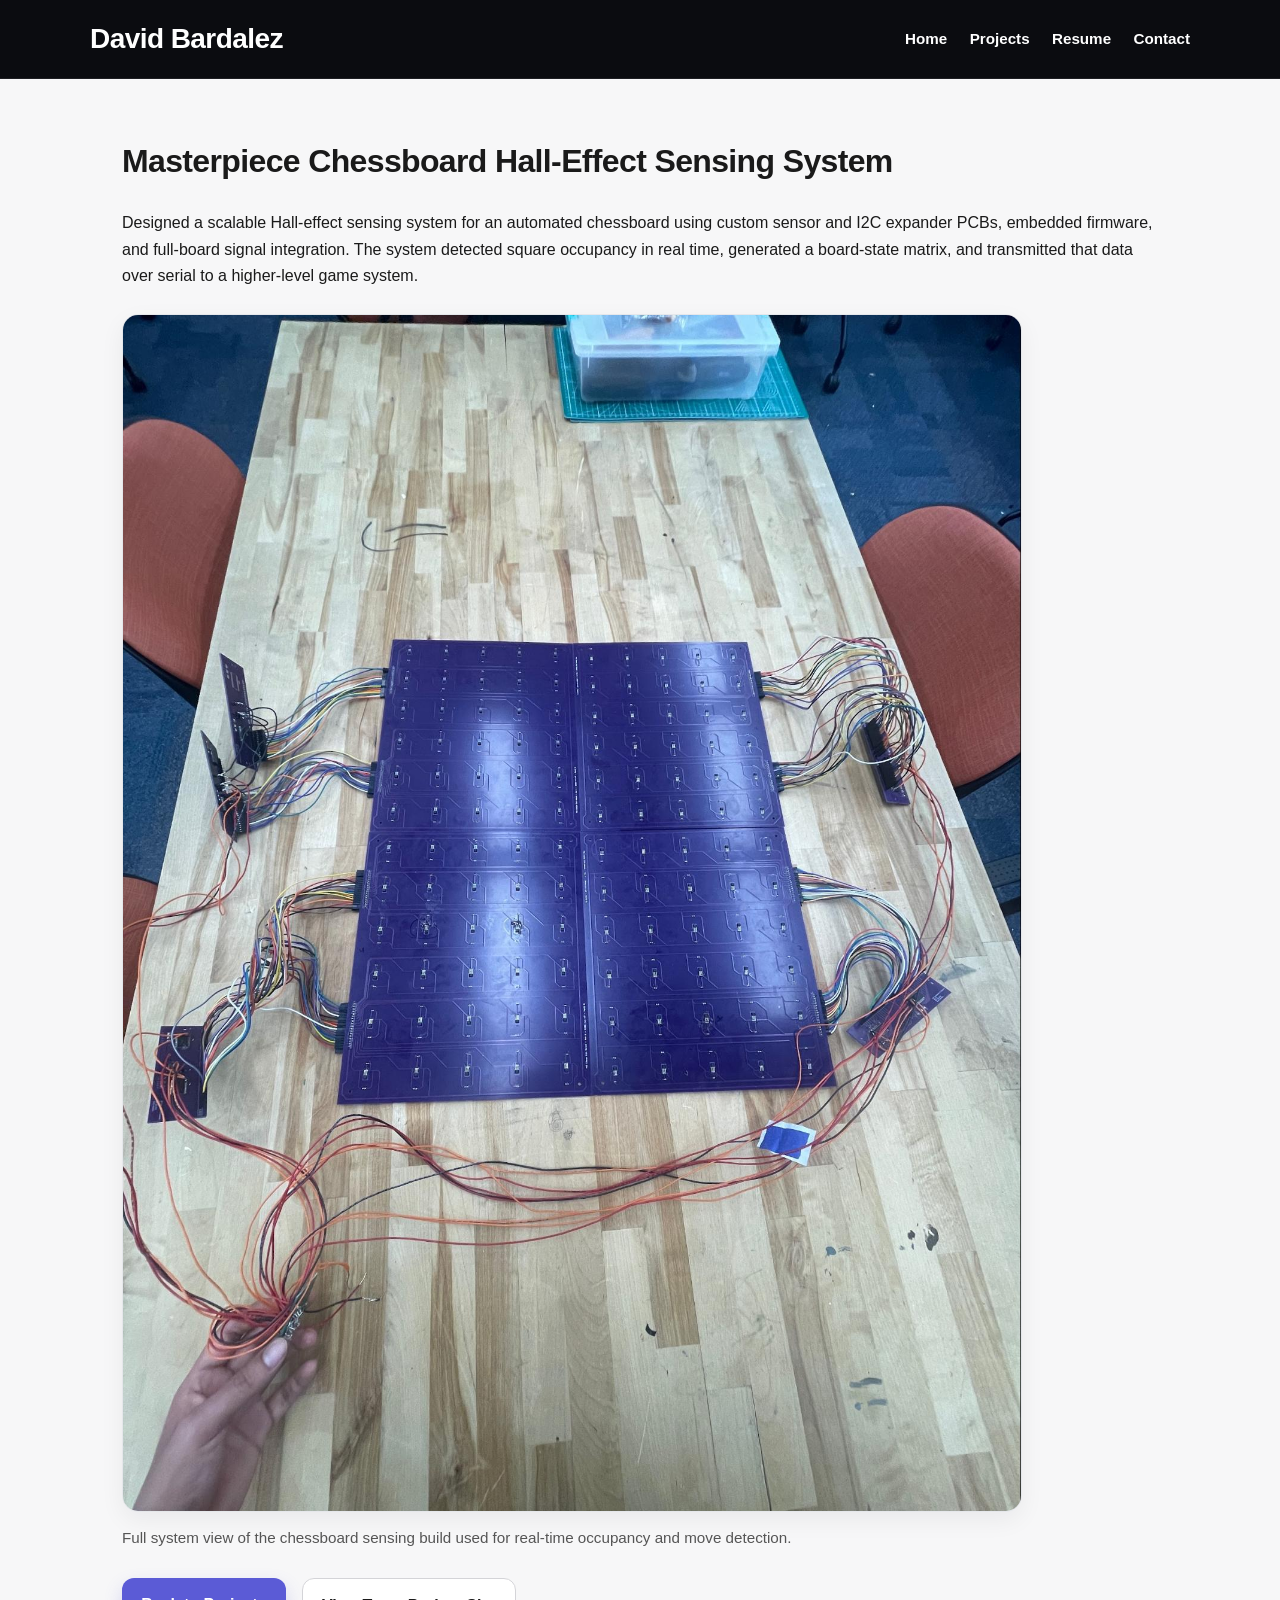
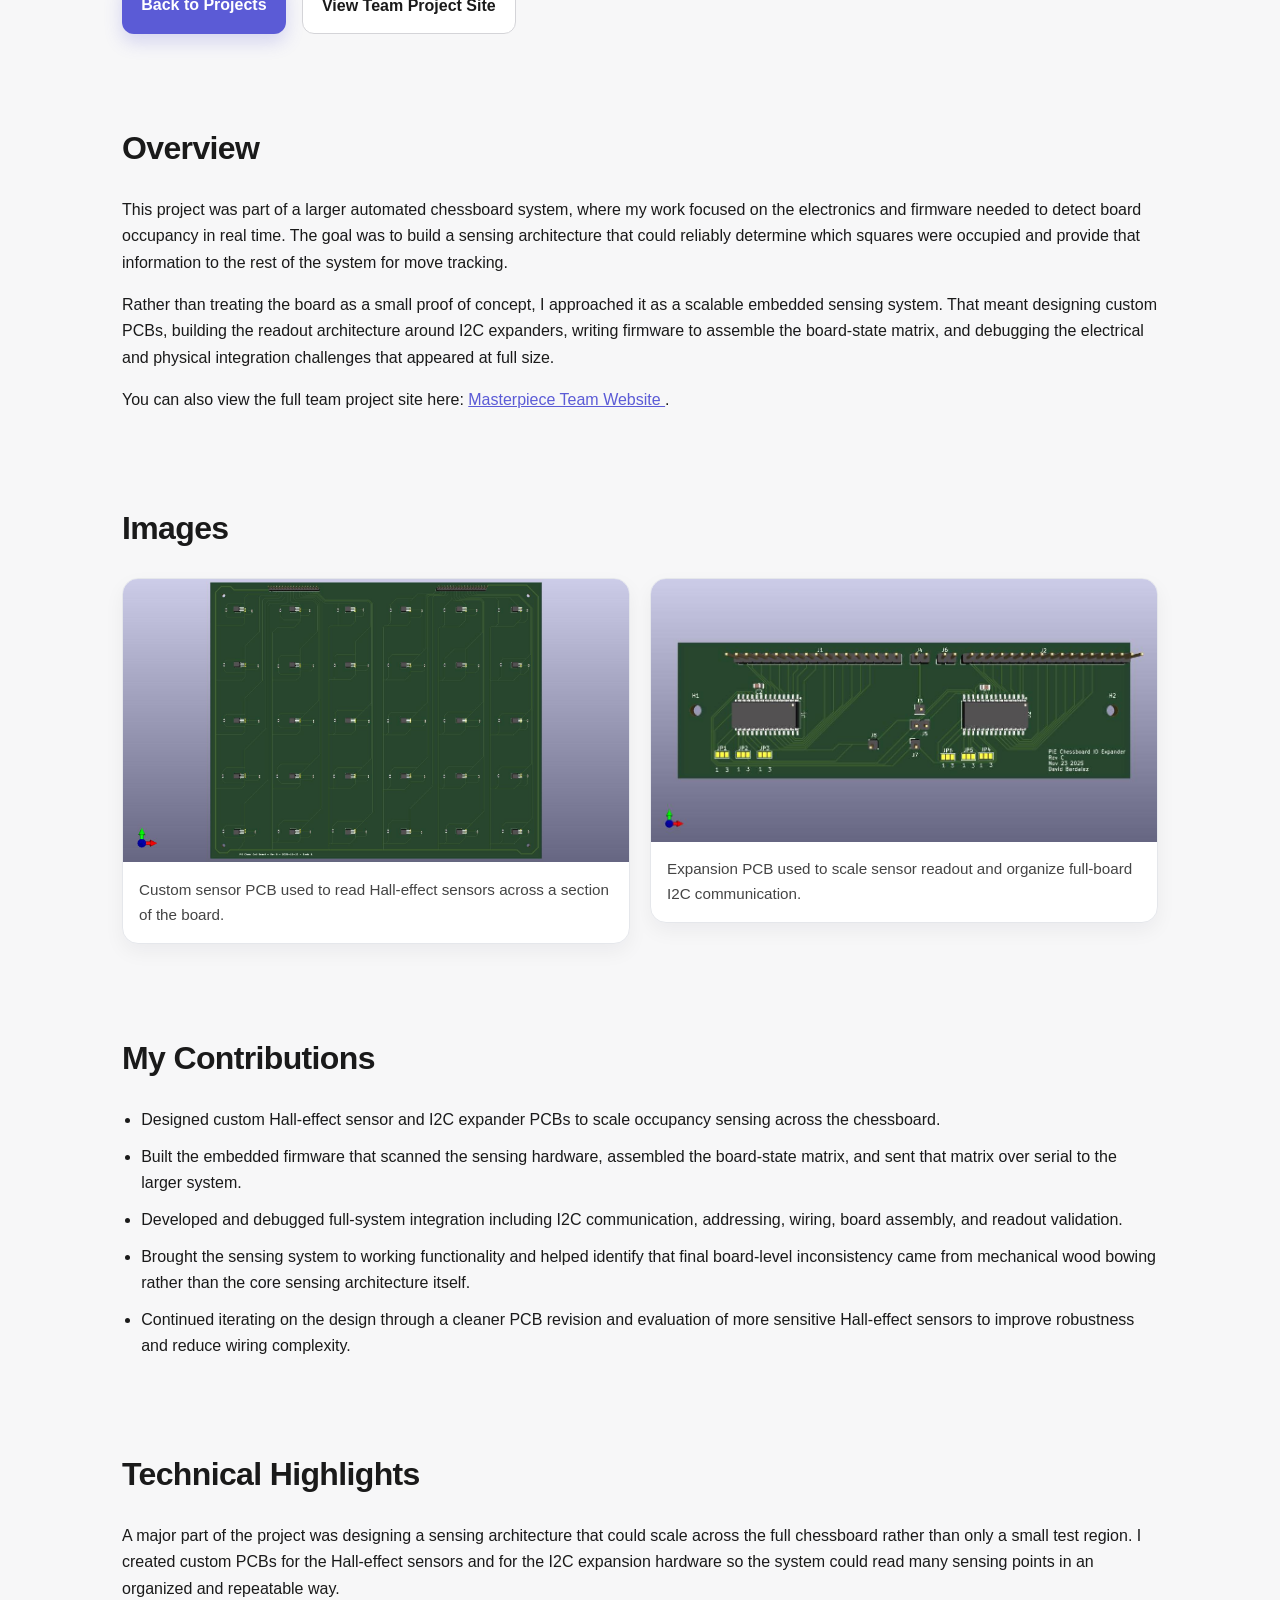
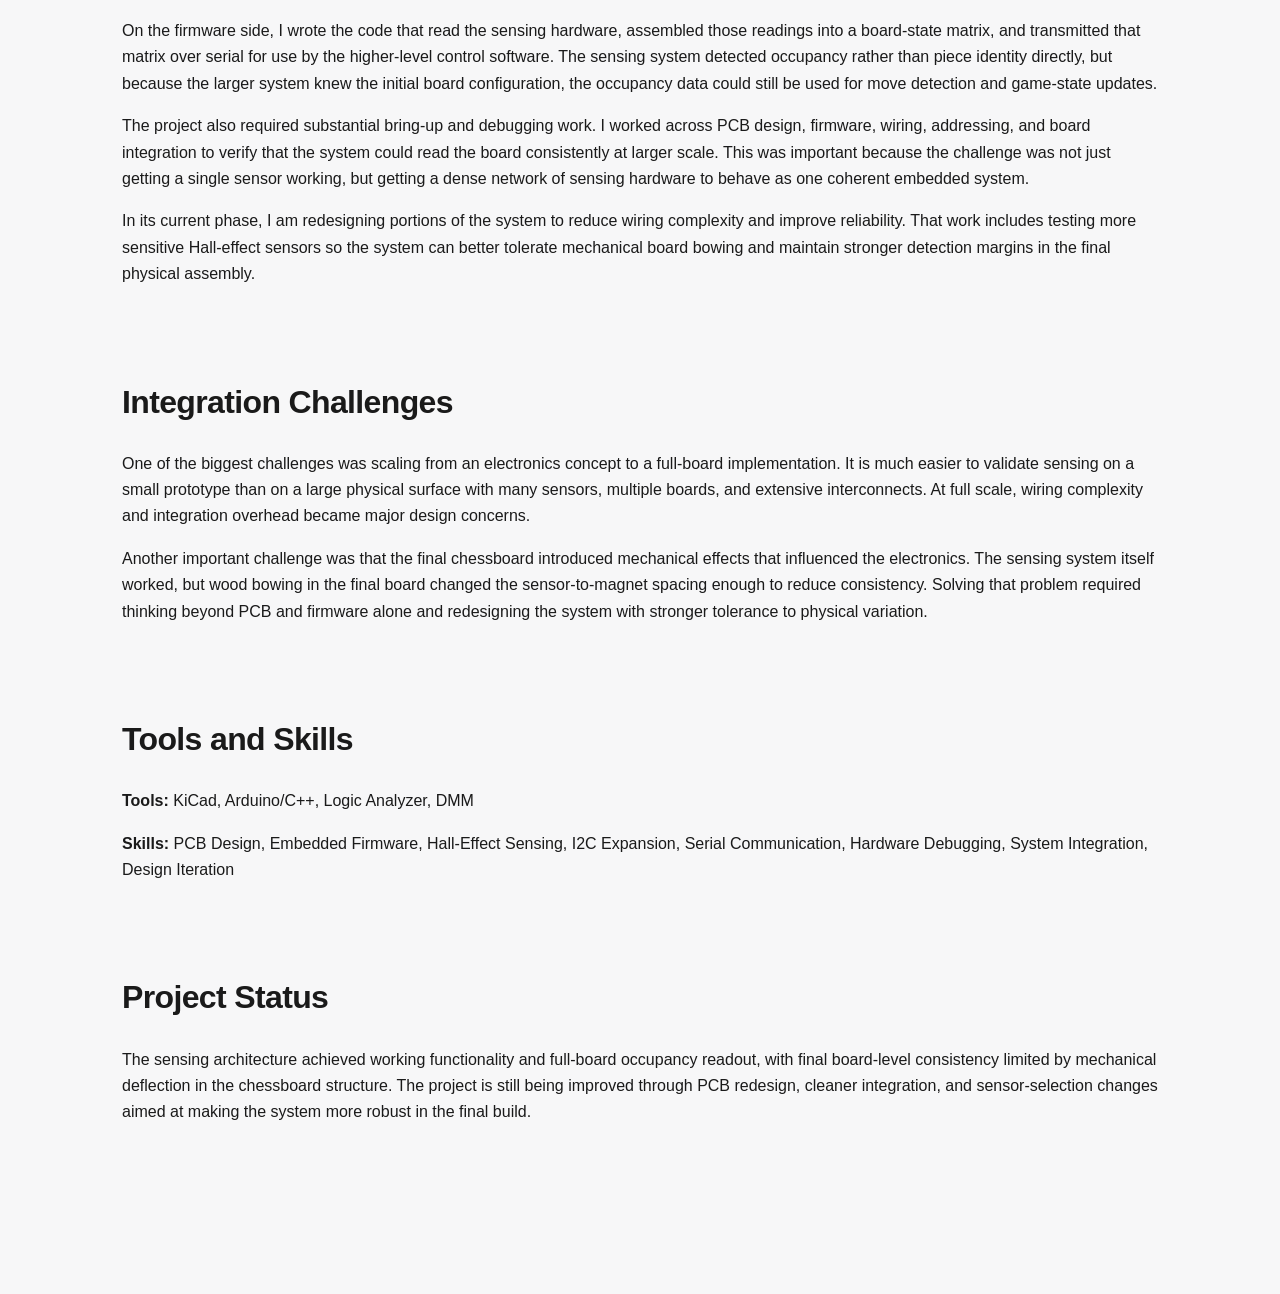
==== chessboard.html @ e1f1ccd3 "Portfolio done 3-23-26" ====
<!DOCTYPE html>
<html lang="en">
<head>
  <meta charset="UTF-8" />
  <meta name="viewport" content="width=device-width, initial-scale=1.0" />
  <title>Masterpiece Chessboard Hall-Effect Sensing System | David Bardalez</title>
  <link rel="stylesheet" href="style.css" />
</head>
<body>
  <header>
    <nav>
      <h1>David Bardalez</h1>
      <ul>
        <li><a href="index.html#home">Home</a></li>
        <li><a href="projects.html">Projects</a></li>
        <li><a href="index.html#resume">Resume</a></li>
        <li><a href="index.html#contact">Contact</a></li>
      </ul>
    </nav>
  </header>

  <main>
    <section id="project-page">
      <h2>Masterpiece Chessboard Hall-Effect Sensing System</h2>
      <p>
        Designed a scalable Hall-effect sensing system for an automated chessboard using
        custom sensor and I2C expander PCBs, embedded firmware, and full-board signal
        integration. The system detected square occupancy in real time, generated a board-state
        matrix, and transmitted that data over serial to a higher-level game system.
      </p>

      <div class="project-hero-image">
        <img
          src="assets/chessboard/chessboard-system.jpg"
          alt="Full chessboard Hall-effect sensing system"
        />
        <p class="project-image-caption">
          Full system view of the chessboard sensing build used for real-time occupancy and move detection.
        </p>
      </div>

      <div class="button-row">
        <a class="button" href="projects.html">Back to Projects</a>
        <a
          class="button secondary"
          href="https://olincollege.github.io/pie-2025-03/masterpiece/"
          target="_blank"
          rel="noopener noreferrer"
        >
          View Team Project Site
        </a>
      </div>
    </section>

    <section>
      <h2>Overview</h2>
      <p>
        This project was part of a larger automated chessboard system, where my work focused on
        the electronics and firmware needed to detect board occupancy in real time. The goal was
        to build a sensing architecture that could reliably determine which squares were occupied
        and provide that information to the rest of the system for move tracking.
      </p>
      <p>
        Rather than treating the board as a small proof of concept, I approached it as a scalable
        embedded sensing system. That meant designing custom PCBs, building the readout
        architecture around I2C expanders, writing firmware to assemble the board-state matrix,
        and debugging the electrical and physical integration challenges that appeared at full size.
      </p>
      <p>
        You can also view the full team project site here:
        <a
          href="https://olincollege.github.io/pie-2025-03/masterpiece/"
          target="_blank"
          rel="noopener noreferrer"
        >
          Masterpiece Team Website
        </a>.
      </p>
    </section>

    <section>
      <h2>Images</h2>
      <div class="project-image-grid">
        <div class="project-image-card">
          <img
            src="assets/chessboard/chessboard-sensor-pcb.jpg"
            alt="Chessboard Hall-effect sensor PCB"
          />
          <p>Custom sensor PCB used to read Hall-effect sensors across a section of the board.</p>
        </div>

        <div class="project-image-card">
          <img
            src="assets/chessboard/chessboard-expander-pcb.jpg"
            alt="Chessboard I2C expander PCB"
          />
          <p>Expansion PCB used to scale sensor readout and organize full-board I2C communication.</p>
        </div>
      </div>
    </section>

    <section>
      <h2>My Contributions</h2>
      <ul class="simple-list">
        <li>Designed custom Hall-effect sensor and I2C expander PCBs to scale occupancy sensing across the chessboard.</li>
        <li>Built the embedded firmware that scanned the sensing hardware, assembled the board-state matrix, and sent that matrix over serial to the larger system.</li>
        <li>Developed and debugged full-system integration including I2C communication, addressing, wiring, board assembly, and readout validation.</li>
        <li>Brought the sensing system to working functionality and helped identify that final board-level inconsistency came from mechanical wood bowing rather than the core sensing architecture itself.</li>
        <li>Continued iterating on the design through a cleaner PCB revision and evaluation of more sensitive Hall-effect sensors to improve robustness and reduce wiring complexity.</li>
      </ul>
    </section>

    <section>
      <h2>Technical Highlights</h2>
      <p>
        A major part of the project was designing a sensing architecture that could scale across
        the full chessboard rather than only a small test region. I created custom PCBs for the
        Hall-effect sensors and for the I2C expansion hardware so the system could read many
        sensing points in an organized and repeatable way.
      </p>
      <p>
        On the firmware side, I wrote the code that read the sensing hardware, assembled those
        readings into a board-state matrix, and transmitted that matrix over serial for use by
        the higher-level control software. The sensing system detected occupancy rather than piece
        identity directly, but because the larger system knew the initial board configuration, the
        occupancy data could still be used for move detection and game-state updates.
      </p>
      <p>
        The project also required substantial bring-up and debugging work. I worked across PCB
        design, firmware, wiring, addressing, and board integration to verify that the system could
        read the board consistently at larger scale. This was important because the challenge was
        not just getting a single sensor working, but getting a dense network of sensing hardware
        to behave as one coherent embedded system.
      </p>
      <p>
        In its current phase, I am redesigning portions of the system to reduce wiring complexity
        and improve reliability. That work includes testing more sensitive Hall-effect sensors so
        the system can better tolerate mechanical board bowing and maintain stronger detection
        margins in the final physical assembly.
      </p>
    </section>

    <section>
      <h2>Integration Challenges</h2>
      <p>
        One of the biggest challenges was scaling from an electronics concept to a full-board
        implementation. It is much easier to validate sensing on a small prototype than on a
        large physical surface with many sensors, multiple boards, and extensive interconnects.
        At full scale, wiring complexity and integration overhead became major design concerns.
      </p>
      <p>
        Another important challenge was that the final chessboard introduced mechanical effects
        that influenced the electronics. The sensing system itself worked, but wood bowing in the
        final board changed the sensor-to-magnet spacing enough to reduce consistency. Solving
        that problem required thinking beyond PCB and firmware alone and redesigning the system
        with stronger tolerance to physical variation.
      </p>
    </section>

    <section>
      <h2>Tools and Skills</h2>
      <p>
        <strong>Tools:</strong> KiCad, Arduino/C++, Logic Analyzer, DMM
      </p>
      <p>
        <strong>Skills:</strong> PCB Design, Embedded Firmware, Hall-Effect Sensing, I2C
        Expansion, Serial Communication, Hardware Debugging, System Integration, Design Iteration
      </p>
    </section>

    <section>
      <h2>Project Status</h2>
      <p>
        The sensing architecture achieved working functionality and full-board occupancy readout,
        with final board-level consistency limited by mechanical deflection in the chessboard
        structure. The project is still being improved through PCB redesign, cleaner integration,
        and sensor-selection changes aimed at making the system more robust in the final build.
      </p>
    </section>
  </main>
</body>
</html>
---- style.css ----
* {
  box-sizing: border-box;
  margin: 0;
  padding: 0;
}

:root {
  --bg: #f7f7f8;
  --surface: #ffffff;
  --text: #1a1a1a;
  --muted: #4b5563;
  --nav-bg: #0b0c10;
  --border: #e5e7eb;
  --accent: #5b5bd6;
  --accent-dark: #4343b8;
  --shadow: 0 10px 30px rgba(15, 23, 42, 0.08);
  --shadow-hover: 0 16px 36px rgba(15, 23, 42, 0.14);
}

html {
  scroll-behavior: smooth;
}

body {
  font-family: Arial, sans-serif;
  line-height: 1.65;
  background-color: var(--bg);
  color: var(--text);
}

header {
  background-color: var(--nav-bg);
  color: white;
  padding: 1rem 2rem;
  position: sticky;
  top: 0;
  z-index: 1000;
  border-bottom: 1px solid rgba(255, 255, 255, 0.08);
}

nav {
  max-width: 1100px;
  margin: 0 auto;
  display: flex;
  justify-content: space-between;
  align-items: center;
  gap: 1rem;
}

nav h1 {
  font-size: 1.75rem;
  font-weight: 700;
  letter-spacing: -0.02em;
}

nav ul {
  display: flex;
  list-style: none;
  gap: 1.4rem;
  flex-wrap: wrap;
}

nav a {
  color: white;
  text-decoration: none;
  font-size: 0.95rem;
  font-weight: 600;
  position: relative;
  transition: color 0.2s ease, opacity 0.2s ease;
}

nav a::after {
  content: "";
  position: absolute;
  left: 0;
  bottom: -0.3rem;
  width: 100%;
  height: 2px;
  background: var(--accent);
  transform: scaleX(0);
  transform-origin: left;
  transition: transform 0.22s ease;
}

nav a:hover {
  color: #ffffff;
  opacity: 0.95;
}

nav a:hover::after {
  transform: scaleX(1);
}

main {
  max-width: 1100px;
  margin: 0 auto;
  padding: 3.5rem 2rem 5rem;
}

section {
  margin-bottom: 5.5rem;
  animation: fadeUp 0.6s ease both;
}

#home {
  padding: 4.5rem 0 2.5rem;
}

.eyebrow {
  font-size: 0.9rem;
  font-weight: 700;
  letter-spacing: 0.08em;
  text-transform: uppercase;
  color: var(--accent);
  margin-bottom: 0.9rem;
}

#home h2 {
  font-size: 3rem;
  line-height: 1.1;
  margin-bottom: 1.2rem;
  max-width: 760px;
  letter-spacing: -0.03em;
}

#home p {
  max-width: 720px;
  font-size: 1.08rem;
  color: var(--muted);
  margin-bottom: 0;
}

h2 {
  font-size: 2rem;
  margin-bottom: 1.4rem;
  letter-spacing: -0.02em;
}

h3 {
  margin-bottom: 0.6rem;
  font-size: 1.3rem;
  line-height: 1.25;
}

p {
  margin-bottom: 1rem;
}

a {
  color: var(--accent);
}

a:hover {
  color: var(--accent-dark);
}

.project-grid {
  display: grid;
  grid-template-columns: repeat(auto-fit, minmax(280px, 1fr));
  gap: 1.4rem;
}

.project-card {
  background: var(--surface);
  border-radius: 18px;
  box-shadow: var(--shadow);
  overflow: hidden;
  transition: transform 0.2s ease, box-shadow 0.2s ease;
}

.project-card:hover {
  transform: translateY(-6px);
  box-shadow: var(--shadow-hover);
}

.project-card-content {
  padding: 1.25rem;
}

.project-card p {
  margin-bottom: 0.9rem;
  color: var(--muted);
}

.project-card a {
  text-decoration: none;
  font-weight: 700;
}

.project-card-thumb {
  width: 100%;
  height: 190px;
  object-fit: cover;
  display: block;
  background: #e9e9e9;
  border-bottom: 1px solid var(--border);
}

.button-row {
  display: flex;
  gap: 1rem;
  flex-wrap: wrap;
  margin-top: 1.75rem;
}

.button {
  display: inline-block;
  background: var(--accent);
  color: white;
  text-decoration: none;
  padding: 0.85rem 1.2rem;
  border-radius: 12px;
  font-weight: 700;
  transition: transform 0.15s ease, background 0.15s ease, box-shadow 0.15s ease;
  box-shadow: 0 8px 18px rgba(91, 91, 214, 0.22);
}

.button:hover {
  transform: translateY(-2px);
  background: var(--accent-dark);
  color: white;
  box-shadow: 0 12px 22px rgba(91, 91, 214, 0.28);
}

.button.secondary {
  background: white;
  color: var(--text);
  border: 1px solid #d4d4d8;
  box-shadow: none;
}

.button.secondary:hover {
  color: var(--accent-dark);
  background: #fafafa;
  border-color: var(--accent);
}

ul.simple-list {
  padding-left: 1.2rem;
}

ul.simple-list li {
  margin-bottom: 0.65rem;
}

.project-hero-image {
  margin-top: 1.5rem;
}

.project-hero-image img {
  width: 100%;
  max-width: 900px;
  height: auto;
  display: block;
  border-radius: 16px;
  border: 1px solid var(--border);
  background: white;
  box-shadow: 0 8px 24px rgba(15, 23, 42, 0.06);
}

.project-image-grid {
  display: grid;
  grid-template-columns: repeat(auto-fit, minmax(260px, 1fr));
  gap: 1.25rem;
  margin-top: 1.5rem;
  align-items: start;
}

.project-image-card {
  background: white;
  border-radius: 16px;
  border: 1px solid var(--border);
  overflow: hidden;
  align-self: start;
  box-shadow: 0 8px 20px rgba(15, 23, 42, 0.05);
  transition: transform 0.18s ease, box-shadow 0.18s ease;
}

.project-image-card:hover {
  transform: translateY(-4px);
  box-shadow: 0 14px 28px rgba(15, 23, 42, 0.1);
}

.project-image-card img {
  width: 100%;
  height: auto;
  display: block;
  background: #f0f0f0;
}

.project-image-card p {
  padding: 0.9rem 1rem 1rem;
  margin-bottom: 0;
  font-size: 0.95rem;
  color: #444;
}

.project-image-caption {
  margin-top: 0.8rem;
  font-size: 0.95rem;
  color: #555;
}

#resume p,
#contact p {
  color: var(--muted);
}

#contact a {
  word-break: break-word;
}

@keyframes fadeUp {
  from {
    opacity: 0;
    transform: translateY(14px);
  }
  to {
    opacity: 1;
    transform: translateY(0);
  }
}

@media (max-width: 700px) {
  nav {
    flex-direction: column;
    align-items: flex-start;
  }

  #home {
    padding-top: 3rem;
  }

  #home h2 {
    font-size: 2.2rem;
  }

  .project-card-thumb {
    height: 170px;
  }

  main {
    padding: 2.5rem 1.25rem 4rem;
  }
}

#home,
#resume,
#contact {
  scroll-margin-top: 90px;
}
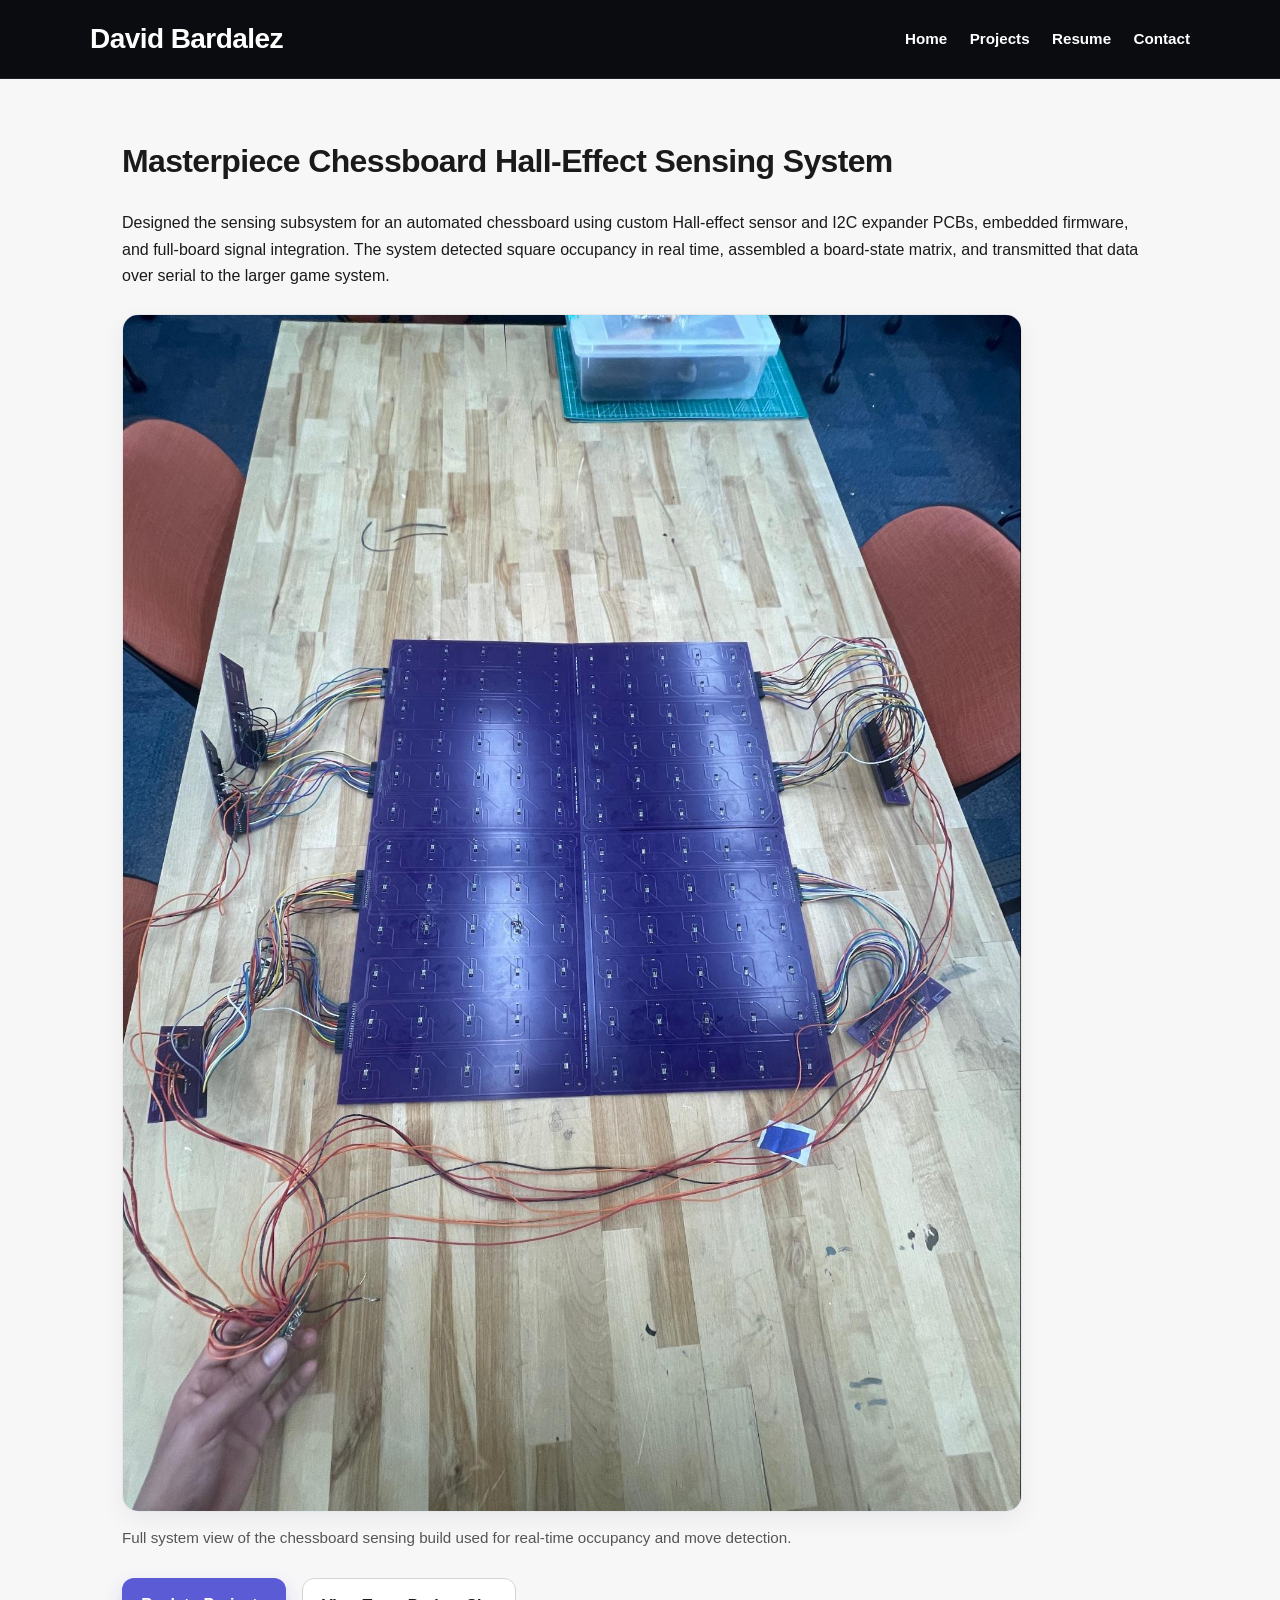
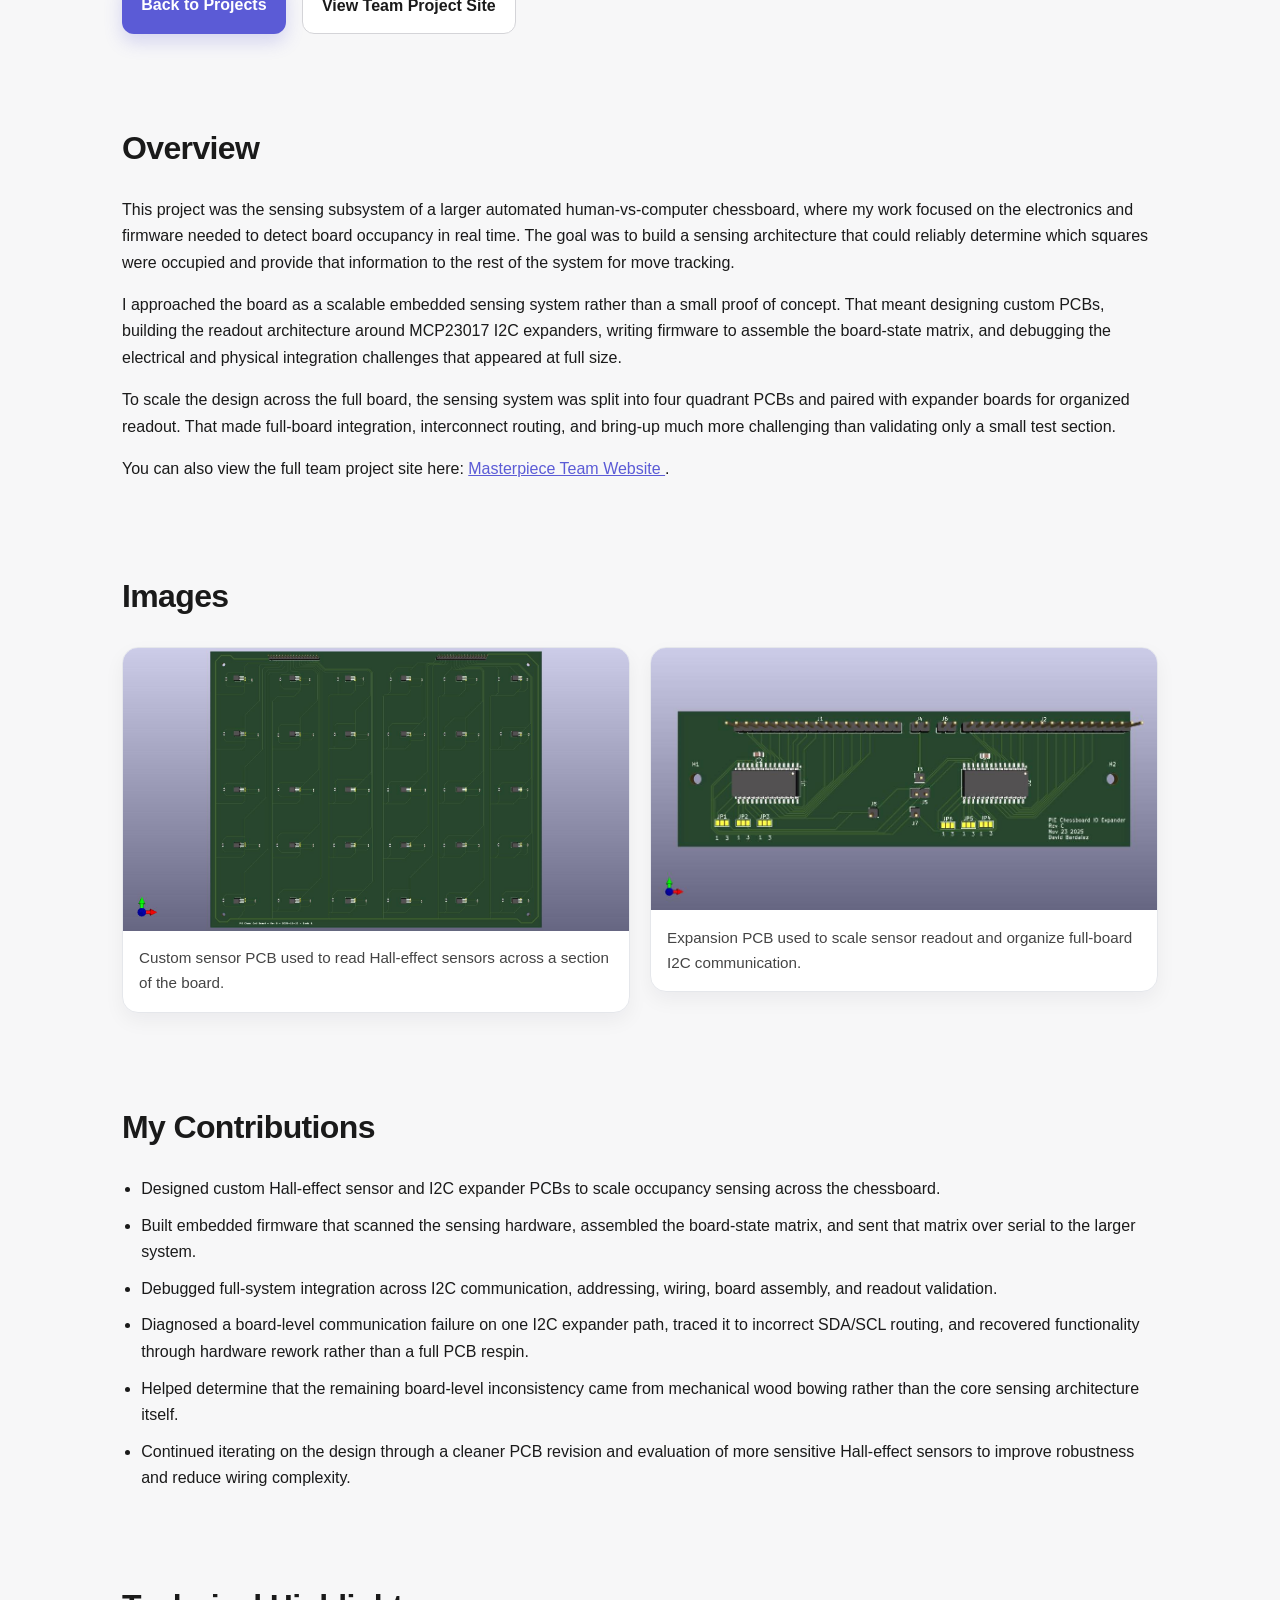
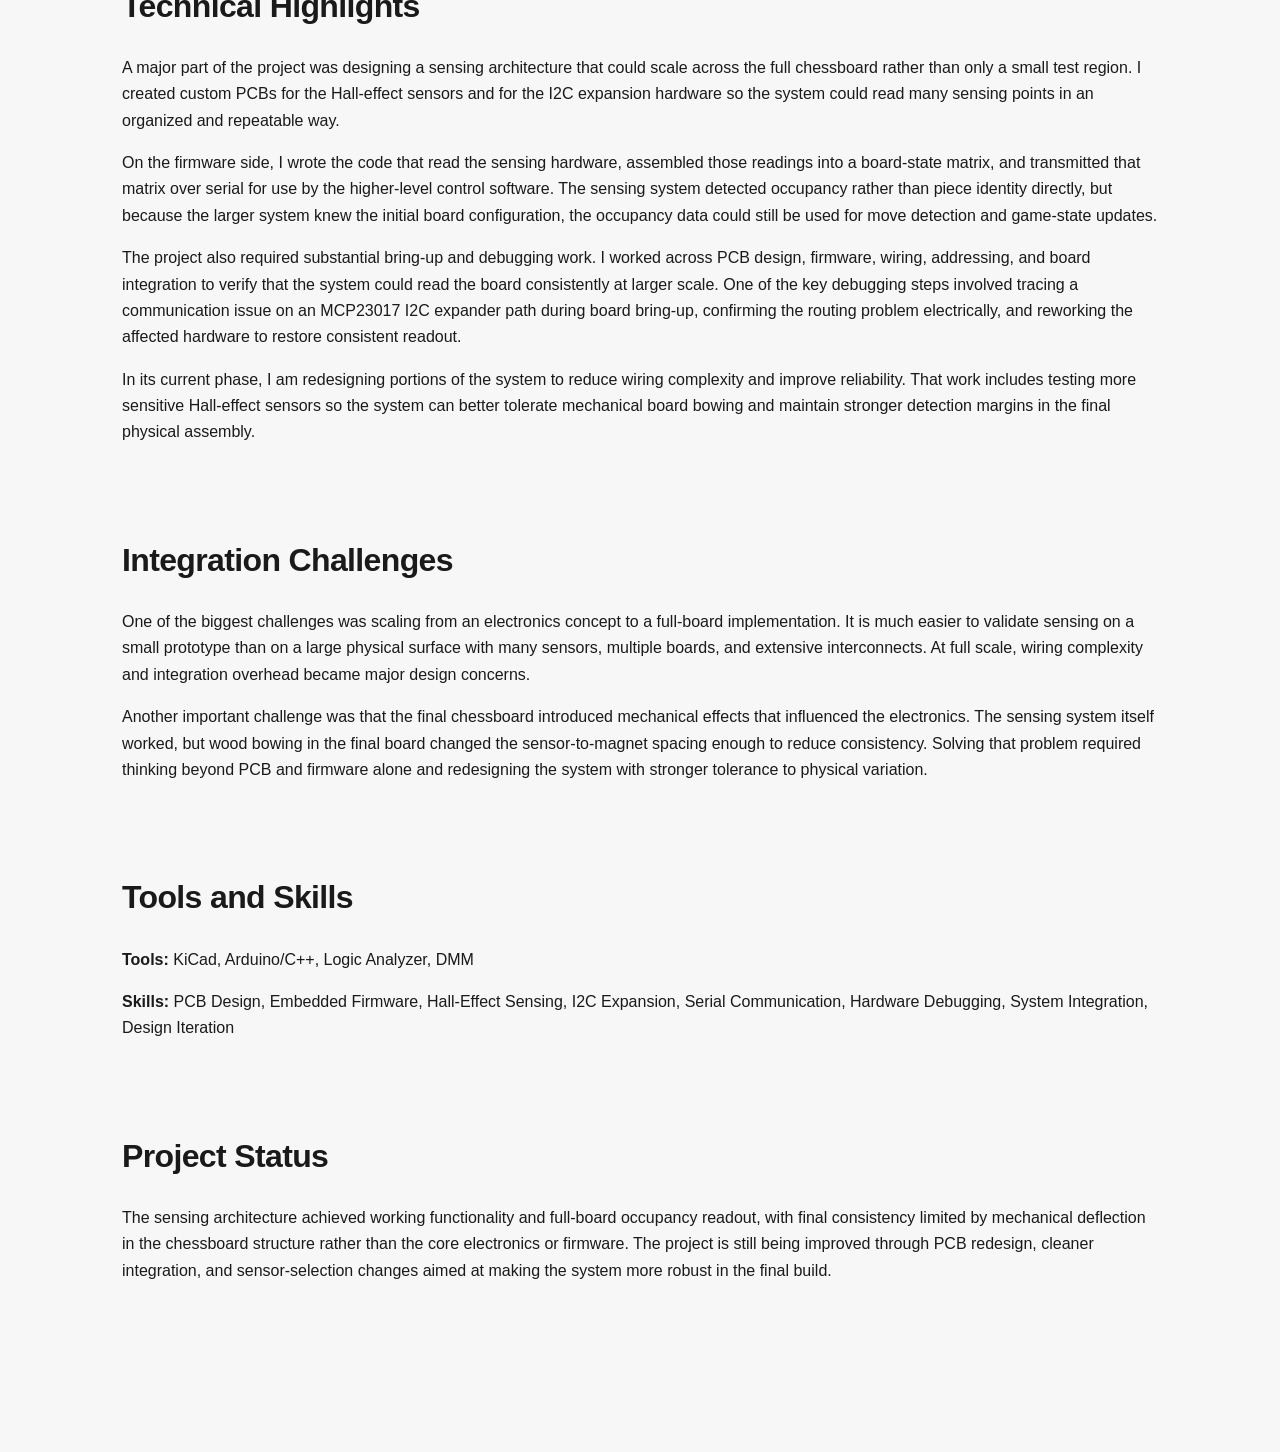
==== commit 1c3611b5: "Polished Changes Apr 16" ====
--- a/chessboard.html
+++ b/chessboard.html
@@ -23,10 +23,10 @@
     <section id="project-page">
       <h2>Masterpiece Chessboard Hall-Effect Sensing System</h2>
       <p>
-        Designed a scalable Hall-effect sensing system for an automated chessboard using
-        custom sensor and I2C expander PCBs, embedded firmware, and full-board signal
-        integration. The system detected square occupancy in real time, generated a board-state
-        matrix, and transmitted that data over serial to a higher-level game system.
+        Designed the sensing subsystem for an automated chessboard using custom Hall-effect sensor
+        and I2C expander PCBs, embedded firmware, and full-board signal integration. The system
+        detected square occupancy in real time, assembled a board-state matrix, and transmitted
+        that data over serial to the larger game system.
       </p>
 
       <div class="project-hero-image">
@@ -55,16 +55,21 @@
     <section>
       <h2>Overview</h2>
       <p>
-        This project was part of a larger automated chessboard system, where my work focused on
-        the electronics and firmware needed to detect board occupancy in real time. The goal was
-        to build a sensing architecture that could reliably determine which squares were occupied
-        and provide that information to the rest of the system for move tracking.
+        This project was the sensing subsystem of a larger automated human-vs-computer chessboard,
+        where my work focused on the electronics and firmware needed to detect board occupancy in
+        real time. The goal was to build a sensing architecture that could reliably determine which
+        squares were occupied and provide that information to the rest of the system for move tracking.
       </p>
       <p>
-        Rather than treating the board as a small proof of concept, I approached it as a scalable
-        embedded sensing system. That meant designing custom PCBs, building the readout
-        architecture around I2C expanders, writing firmware to assemble the board-state matrix,
-        and debugging the electrical and physical integration challenges that appeared at full size.
+        I approached the board as a scalable embedded sensing system rather than a small proof of
+        concept. That meant designing custom PCBs, building the readout architecture around MCP23017
+        I2C expanders, writing firmware to assemble the board-state matrix, and debugging the
+        electrical and physical integration challenges that appeared at full size.
+      </p>
+      <p>
+        To scale the design across the full board, the sensing system was split into four quadrant
+        PCBs and paired with expander boards for organized readout. That made full-board integration,
+        interconnect routing, and bring-up much more challenging than validating only a small test section.
       </p>
       <p>
         You can also view the full team project site here:
@@ -103,9 +108,10 @@
       <h2>My Contributions</h2>
       <ul class="simple-list">
         <li>Designed custom Hall-effect sensor and I2C expander PCBs to scale occupancy sensing across the chessboard.</li>
-        <li>Built the embedded firmware that scanned the sensing hardware, assembled the board-state matrix, and sent that matrix over serial to the larger system.</li>
-        <li>Developed and debugged full-system integration including I2C communication, addressing, wiring, board assembly, and readout validation.</li>
-        <li>Brought the sensing system to working functionality and helped identify that final board-level inconsistency came from mechanical wood bowing rather than the core sensing architecture itself.</li>
+        <li>Built embedded firmware that scanned the sensing hardware, assembled the board-state matrix, and sent that matrix over serial to the larger system.</li>
+        <li>Debugged full-system integration across I2C communication, addressing, wiring, board assembly, and readout validation.</li>
+        <li>Diagnosed a board-level communication failure on one I2C expander path, traced it to incorrect SDA/SCL routing, and recovered functionality through hardware rework rather than a full PCB respin.</li>
+        <li>Helped determine that the remaining board-level inconsistency came from mechanical wood bowing rather than the core sensing architecture itself.</li>
         <li>Continued iterating on the design through a cleaner PCB revision and evaluation of more sensitive Hall-effect sensors to improve robustness and reduce wiring complexity.</li>
       </ul>
     </section>
@@ -128,9 +134,9 @@
       <p>
         The project also required substantial bring-up and debugging work. I worked across PCB
         design, firmware, wiring, addressing, and board integration to verify that the system could
-        read the board consistently at larger scale. This was important because the challenge was
-        not just getting a single sensor working, but getting a dense network of sensing hardware
-        to behave as one coherent embedded system.
+        read the board consistently at larger scale. One of the key debugging steps involved tracing
+        a communication issue on an MCP23017 I2C expander path during board bring-up, confirming the
+        routing problem electrically, and reworking the affected hardware to restore consistent readout.
       </p>
       <p>
         In its current phase, I am redesigning portions of the system to reduce wiring complexity
@@ -172,9 +178,10 @@
       <h2>Project Status</h2>
       <p>
         The sensing architecture achieved working functionality and full-board occupancy readout,
-        with final board-level consistency limited by mechanical deflection in the chessboard
-        structure. The project is still being improved through PCB redesign, cleaner integration,
-        and sensor-selection changes aimed at making the system more robust in the final build.
+        with final consistency limited by mechanical deflection in the chessboard structure rather
+        than the core electronics or firmware. The project is still being improved through PCB
+        redesign, cleaner integration, and sensor-selection changes aimed at making the system
+        more robust in the final build.
       </p>
     </section>
   </main>
--- a/style.css
+++ b/style.css
@@ -160,6 +160,10 @@
   gap: 1.4rem;
 }
 
+.single-project-grid {
+  grid-template-columns: minmax(280px, 500px);
+}
+
 .project-card {
   background: var(--surface);
   border-radius: 18px;
@@ -191,6 +195,7 @@
   width: 100%;
   height: 190px;
   object-fit: cover;
+  object-position: center;
   display: block;
   background: #e9e9e9;
   border-bottom: 1px solid var(--border);
@@ -339,6 +344,10 @@
     height: 170px;
   }
 
+  .single-project-grid {
+    grid-template-columns: 1fr;
+  }
+
   main {
     padding: 2.5rem 1.25rem 4rem;
   }
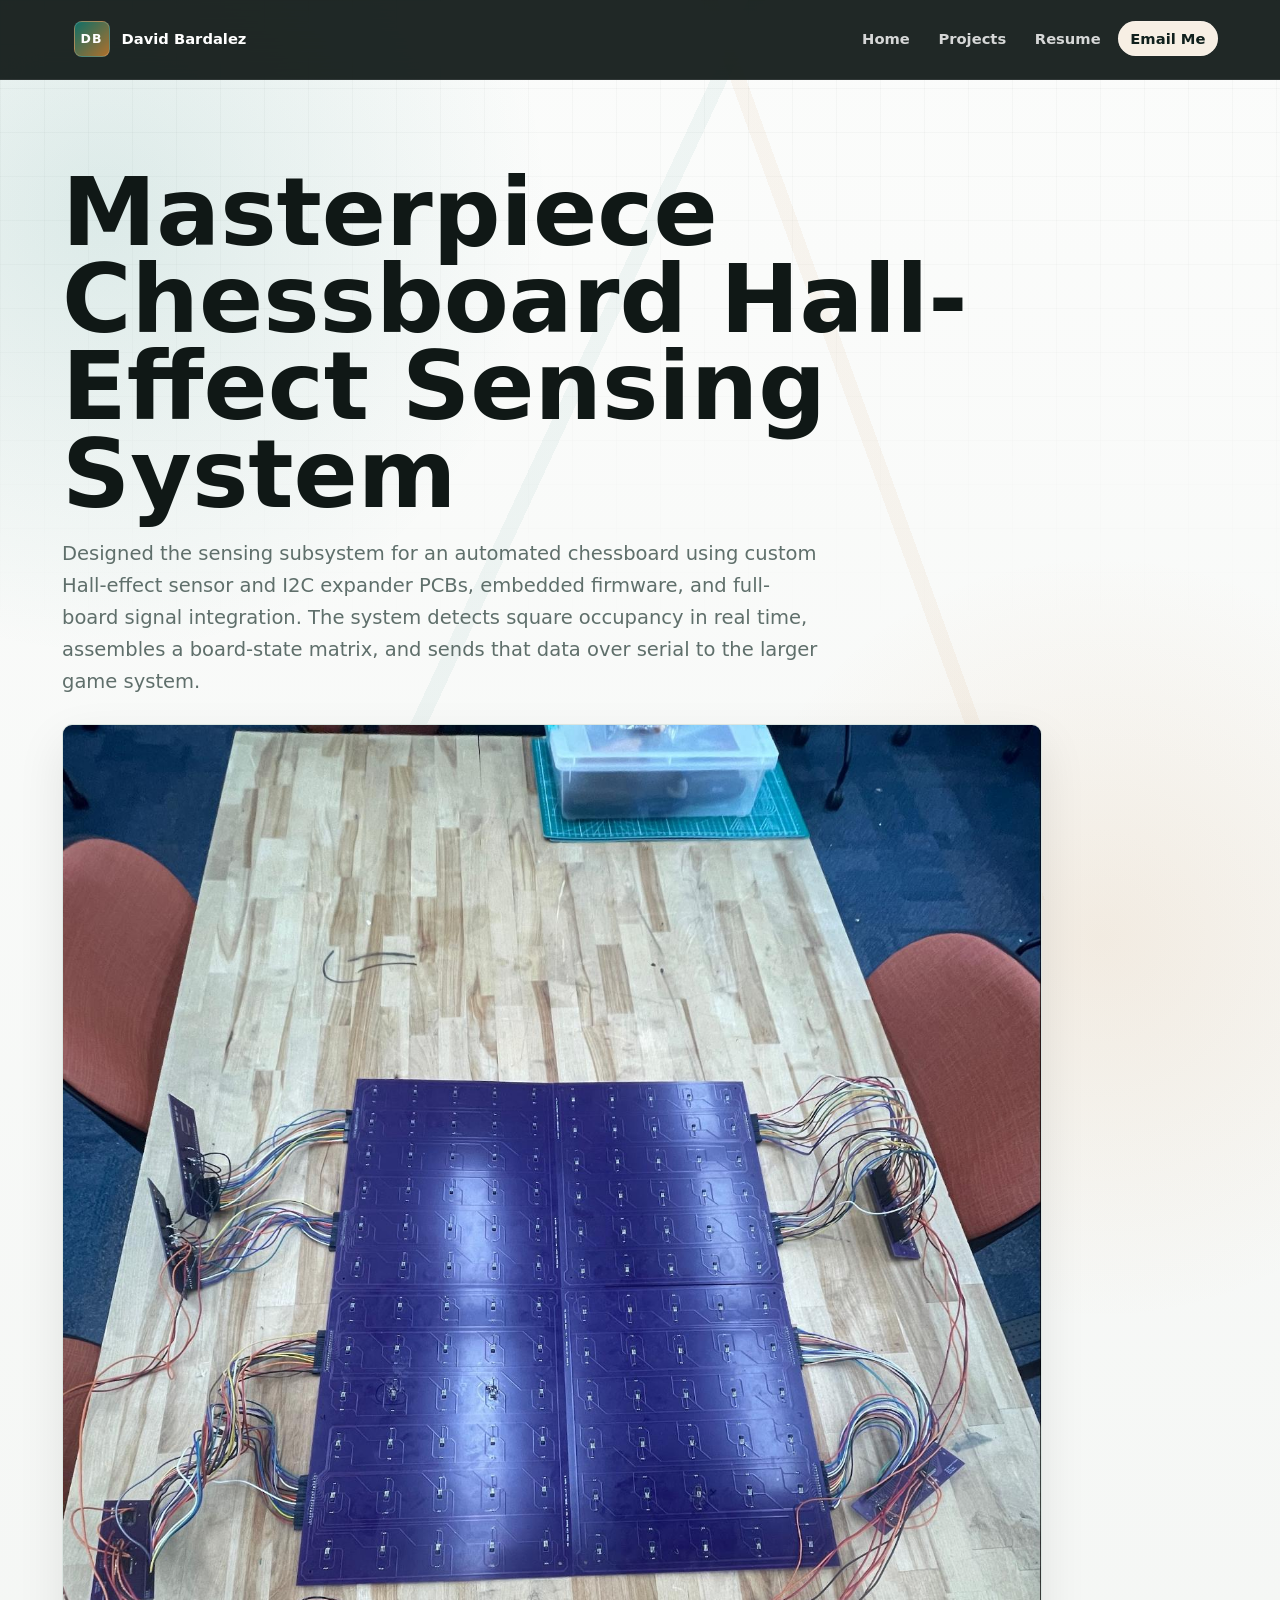
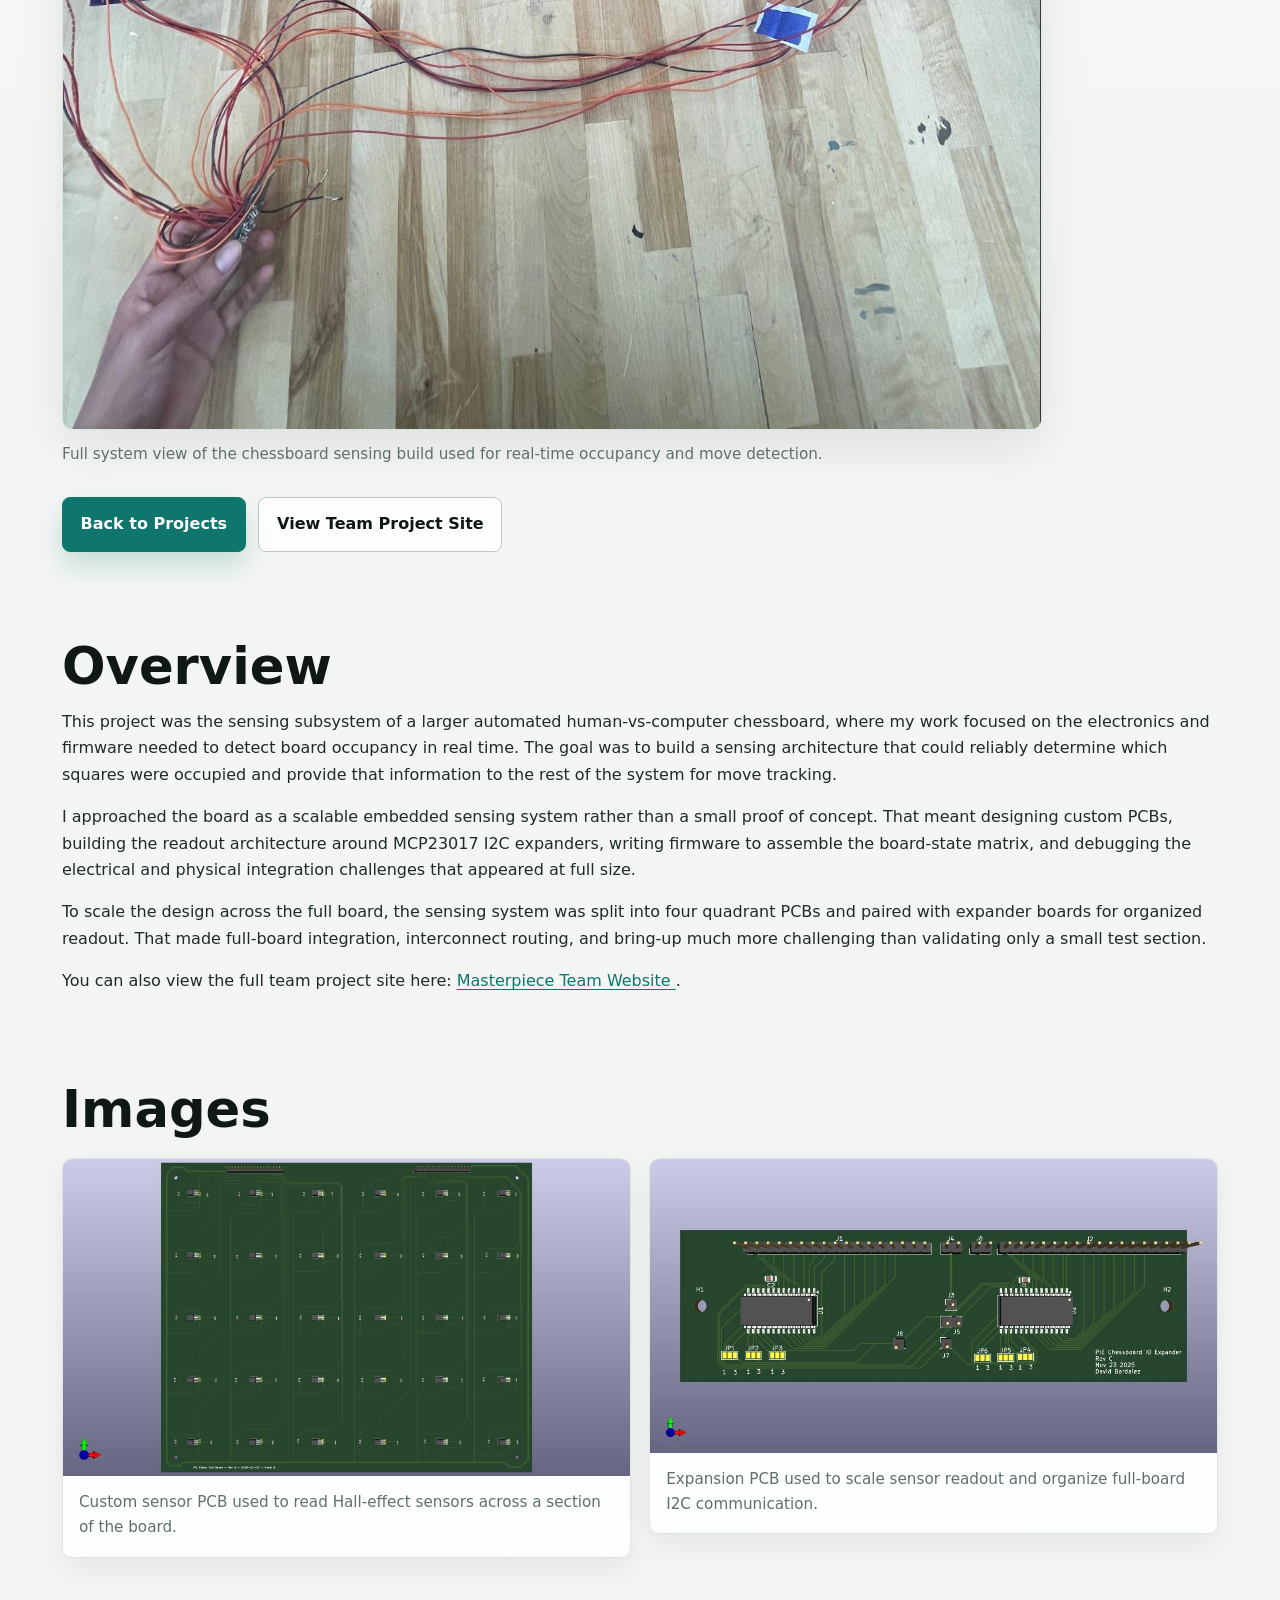
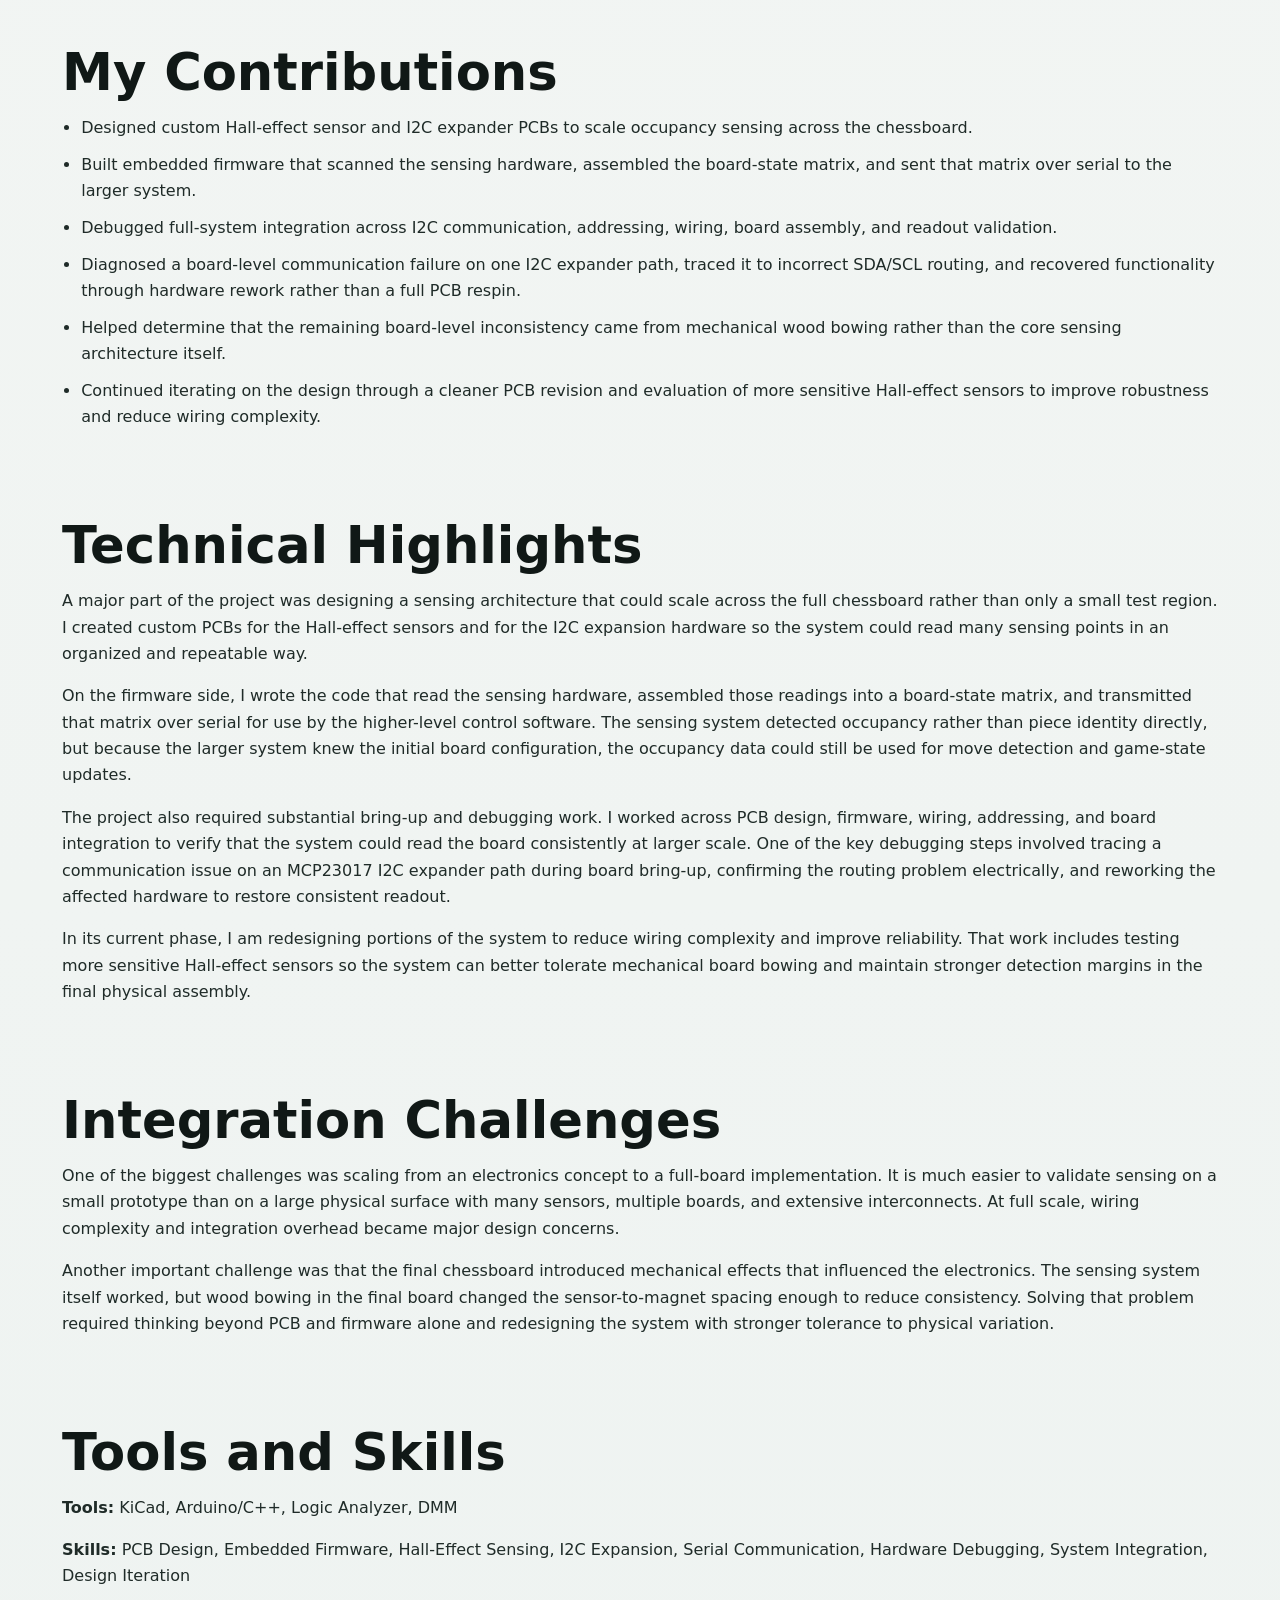
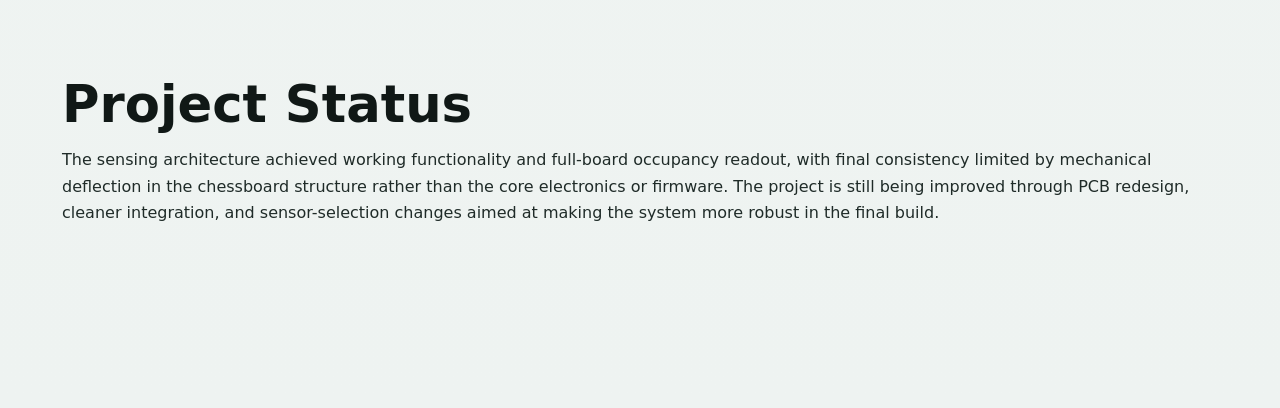
==== commit 6c03f053: "Updated Polished Design 04/25/26" ====
--- a/chessboard.html
+++ b/chessboard.html
@@ -9,12 +9,15 @@
 <body>
   <header>
     <nav>
-      <h1>David Bardalez</h1>
+      <a class="brand" href="index.html#home" aria-label="David Bardalez home">
+        <span class="brand-mark">DB</span>
+        <span>David Bardalez</span>
+      </a>
       <ul>
         <li><a href="index.html#home">Home</a></li>
         <li><a href="projects.html">Projects</a></li>
         <li><a href="index.html#resume">Resume</a></li>
-        <li><a href="index.html#contact">Contact</a></li>
+        <li><a class="nav-cta" href="mailto:dbardalez@olin.edu">Email Me</a></li>
       </ul>
     </nav>
   </header>
@@ -25,8 +28,8 @@
       <p>
         Designed the sensing subsystem for an automated chessboard using custom Hall-effect sensor
         and I2C expander PCBs, embedded firmware, and full-board signal integration. The system
-        detected square occupancy in real time, assembled a board-state matrix, and transmitted
-        that data over serial to the larger game system.
+        detects square occupancy in real time, assembles a board-state matrix, and sends that data
+        over serial to the larger game system.
       </p>
 
       <div class="project-hero-image">
@@ -186,4 +189,4 @@
     </section>
   </main>
 </body>
-</html>+</html>
--- a/style.css
+++ b/style.css
@@ -5,16 +5,26 @@
 }
 
 :root {
-  --bg: #f7f7f8;
+  --bg: #f4f6f4;
   --surface: #ffffff;
-  --text: #1a1a1a;
-  --muted: #4b5563;
-  --nav-bg: #0b0c10;
-  --border: #e5e7eb;
-  --accent: #5b5bd6;
-  --accent-dark: #4343b8;
-  --shadow: 0 10px 30px rgba(15, 23, 42, 0.08);
-  --shadow-hover: 0 16px 36px rgba(15, 23, 42, 0.14);
+  --surface-soft: #edf3f1;
+  --surface-tint: #f8faf8;
+  --ink: #101816;
+  --text: #1f2b28;
+  --muted: #5f6f6b;
+  --subtle: #83918d;
+  --nav-bg: rgba(14, 22, 20, 0.92);
+  --border: #dbe5e1;
+  --border-strong: #b9c8c3;
+  --accent: #0f766e;
+  --accent-dark: #0a5e58;
+  --accent-soft: #d9efeb;
+  --copper: #c47a2c;
+  --copper-soft: #f5e6d3;
+  --grid-line: rgba(16, 24, 22, 0.044);
+  --shadow: 0 18px 48px rgba(16, 24, 22, 0.09);
+  --shadow-hover: 0 26px 70px rgba(16, 24, 22, 0.16);
+  --radius: 10px;
 }
 
 html {
@@ -22,124 +32,386 @@
 }
 
 body {
-  font-family: Arial, sans-serif;
+  min-height: 100vh;
+  font-family: Inter, ui-sans-serif, system-ui, -apple-system, BlinkMacSystemFont, "Segoe UI", sans-serif;
   line-height: 1.65;
-  background-color: var(--bg);
+  background:
+    radial-gradient(circle at 8% 4%, rgba(15, 118, 110, 0.13), transparent 28rem),
+    radial-gradient(circle at 86% 18%, rgba(196, 122, 44, 0.11), transparent 24rem),
+    linear-gradient(180deg, #fbfcfb 0%, var(--bg) 36%, #eef3f1 100%);
   color: var(--text);
+  overflow-x: hidden;
+}
+
+body::before {
+  content: "";
+  position: fixed;
+  inset: 0;
+  z-index: -2;
+  pointer-events: none;
+  background-image:
+    linear-gradient(var(--grid-line) 1px, transparent 1px),
+    linear-gradient(90deg, var(--grid-line) 1px, transparent 1px);
+  background-size: 44px 44px;
+  mask-image: linear-gradient(to bottom, rgba(0, 0, 0, 0.76), transparent 72%);
+}
+
+body::after {
+  content: "";
+  position: fixed;
+  inset: 0;
+  z-index: -1;
+  pointer-events: none;
+  background:
+    linear-gradient(115deg, transparent 0 44%, rgba(15, 118, 110, 0.05) 44% 45%, transparent 45% 100%),
+    linear-gradient(70deg, transparent 0 64%, rgba(196, 122, 44, 0.06) 64% 65%, transparent 65% 100%);
 }
 
 header {
-  background-color: var(--nav-bg);
-  color: white;
-  padding: 1rem 2rem;
   position: sticky;
   top: 0;
   z-index: 1000;
+  color: white;
+  background: var(--nav-bg);
   border-bottom: 1px solid rgba(255, 255, 255, 0.08);
+  backdrop-filter: blur(18px);
 }
 
 nav {
-  max-width: 1100px;
+  max-width: 1220px;
   margin: 0 auto;
+  min-height: 72px;
+  padding: 0.85rem 2rem;
   display: flex;
   justify-content: space-between;
   align-items: center;
-  gap: 1rem;
+  gap: 1.2rem;
+}
+
+.brand {
+  display: inline-flex;
+  align-items: center;
+  gap: 0.75rem;
+  color: white;
+  text-decoration: none;
+  font-weight: 900;
+}
+
+.brand-mark {
+  width: 2.25rem;
+  height: 2.25rem;
+  display: inline-grid;
+  place-items: center;
+  border: 1px solid rgba(255, 255, 255, 0.18);
+  border-radius: 8px;
+  background: linear-gradient(135deg, rgba(15, 118, 110, 0.9), rgba(196, 122, 44, 0.88));
+  font-size: 0.78rem;
+  letter-spacing: 0.08em;
 }
 
 nav h1 {
-  font-size: 1.75rem;
-  font-weight: 700;
-  letter-spacing: -0.02em;
+  font-size: 1.05rem;
+  font-weight: 900;
+  letter-spacing: 0;
 }
 
 nav ul {
   display: flex;
   list-style: none;
-  gap: 1.4rem;
+  gap: 0.35rem;
   flex-wrap: wrap;
+  align-items: center;
 }
 
 nav a {
+  color: rgba(255, 255, 255, 0.82);
+  text-decoration: none;
+  font-size: 0.92rem;
+  font-weight: 800;
+  padding: 0.48rem 0.72rem;
+  border-radius: 999px;
+  transition: color 0.18s ease, background 0.18s ease, transform 0.18s ease;
+}
+
+nav a:hover,
+nav a:focus-visible {
+  color: #ffffff;
+  background: rgba(255, 255, 255, 0.1);
+}
+
+nav a.nav-cta {
+  color: #10201d;
+  background: #f7efe4;
+  border: 1px solid rgba(255, 255, 255, 0.18);
+}
+
+nav a.nav-cta:hover {
+  transform: translateY(-1px);
+  color: #10201d;
+  background: white;
+}
+
+main {
+  position: relative;
+  max-width: 1220px;
+  margin: 0 auto;
+  padding: 4.6rem 2rem 5.75rem;
+}
+
+section {
+  margin-bottom: 5.6rem;
+  scroll-margin-top: 150px;
+}
+
+.hero-section {
+  min-height: calc(100vh - 72px);
+  display: grid;
+  align-content: center;
+  padding: 1rem 0 3rem;
+}
+
+.hero-shell {
+  display: grid;
+  grid-template-columns: minmax(0, 1.04fr) minmax(380px, 0.96fr);
+  gap: clamp(2rem, 5vw, 4.8rem);
+  align-items: center;
+}
+
+.hero-copy {
+  max-width: 720px;
+}
+
+.eyebrow,
+.project-eyebrow {
+  display: inline-flex;
+  align-items: center;
+  gap: 0.55rem;
+  font-size: 0.76rem;
+  font-weight: 900;
+  letter-spacing: 0.14em;
+  text-transform: uppercase;
+  color: var(--accent-dark);
+  margin-bottom: 1rem;
+}
+
+.eyebrow::before,
+.project-eyebrow::before {
+  content: "";
+  width: 1.9rem;
+  height: 2px;
+  background: var(--copper);
+}
+
+main h1,
+#home h2,
+.project-hero h1,
+#project-page h2,
+#projects-home h1,
+#projects-home h2 {
+  color: var(--ink);
+  font-size: clamp(3rem, 7.4vw, 6.5rem);
+  line-height: 0.92;
+  max-width: 930px;
+  letter-spacing: 0;
+  margin-bottom: 1.25rem;
+  overflow-wrap: anywhere;
+}
+
+.hero-lede,
+#home p,
+#project-page > p,
+#projects-home > p,
+.project-subtitle {
+  max-width: 760px;
+  font-size: clamp(1.05rem, 1.7vw, 1.22rem);
+  color: var(--muted);
+}
+
+.hero-signal-row {
+  display: flex;
+  gap: 0.6rem;
+  flex-wrap: wrap;
+  margin-top: 1.45rem;
+}
+
+.hero-signal-row span {
+  display: inline-flex;
+  align-items: center;
+  min-height: 2rem;
+  padding: 0.28rem 0.72rem;
+  border: 1px solid var(--border);
+  border-radius: 999px;
+  color: var(--ink);
+  background: rgba(255, 255, 255, 0.62);
+  font-size: 0.8rem;
+  font-weight: 850;
+}
+
+.hero-lab {
+  position: relative;
+}
+
+.hero-lab::before {
+  content: "";
+  position: absolute;
+  inset: -1.15rem;
+  z-index: -1;
+  border: 1px solid rgba(15, 118, 110, 0.18);
+  border-radius: var(--radius);
+  background:
+    linear-gradient(135deg, rgba(15, 118, 110, 0.08), transparent 42%),
+    linear-gradient(315deg, rgba(196, 122, 44, 0.11), transparent 45%);
+}
+
+.lab-grid {
+  display: grid;
+  grid-template-columns: 1.12fr 0.88fr;
+  grid-auto-rows: minmax(190px, auto);
+  gap: 0.95rem;
+}
+
+.lab-card {
+  position: relative;
+  min-height: 190px;
+  display: flex;
+  align-items: end;
+  overflow: hidden;
+  border: 1px solid rgba(255, 255, 255, 0.56);
+  border-radius: var(--radius);
   color: white;
   text-decoration: none;
-  font-size: 0.95rem;
-  font-weight: 600;
-  position: relative;
-  transition: color 0.2s ease, opacity 0.2s ease;
-}
-
-nav a::after {
+  background: #111816;
+  box-shadow: var(--shadow);
+  isolation: isolate;
+  transform: translateZ(0);
+}
+
+.lab-card-large {
+  grid-row: span 2;
+  min-height: 395px;
+}
+
+.lab-card img {
+  position: absolute;
+  inset: 0;
+  width: 100%;
+  height: 100%;
+  object-fit: cover;
+  opacity: 0.78;
+  transition: transform 0.55s ease, opacity 0.55s ease;
+}
+
+.lab-card::after {
   content: "";
   position: absolute;
-  left: 0;
-  bottom: -0.3rem;
-  width: 100%;
-  height: 2px;
+  inset: 0;
+  background: linear-gradient(180deg, rgba(16, 24, 22, 0.04), rgba(16, 24, 22, 0.82));
+  z-index: -1;
+}
+
+.lab-card div {
+  position: relative;
+  z-index: 1;
+  padding: 1.1rem;
+}
+
+.lab-card span {
+  display: block;
+  margin-bottom: 0.35rem;
+  color: rgba(255, 255, 255, 0.74);
+  font-size: 0.75rem;
+  font-weight: 900;
+  letter-spacing: 0.12em;
+  text-transform: uppercase;
+}
+
+.lab-card strong {
+  display: block;
+  max-width: 18rem;
+  font-size: 1.12rem;
+  line-height: 1.14;
+}
+
+.lab-card:hover img {
+  transform: scale(1.06);
+  opacity: 0.92;
+}
+
+.button-row {
+  display: flex;
+  gap: 0.8rem;
+  flex-wrap: wrap;
+  margin-top: 1.85rem;
+}
+
+.centered-row {
+  justify-content: center;
+}
+
+.button {
+  display: inline-flex;
+  align-items: center;
+  justify-content: center;
+  min-height: 3rem;
   background: var(--accent);
-  transform: scaleX(0);
-  transform-origin: left;
-  transition: transform 0.22s ease;
-}
-
-nav a:hover {
-  color: #ffffff;
-  opacity: 0.95;
-}
-
-nav a:hover::after {
-  transform: scaleX(1);
-}
-
-main {
-  max-width: 1100px;
-  margin: 0 auto;
-  padding: 3.5rem 2rem 5rem;
-}
-
-section {
-  margin-bottom: 5.5rem;
-  animation: fadeUp 0.6s ease both;
-}
-
-#home {
-  padding: 4.5rem 0 2.5rem;
-}
-
-.eyebrow {
-  font-size: 0.9rem;
-  font-weight: 700;
-  letter-spacing: 0.08em;
-  text-transform: uppercase;
-  color: var(--accent);
-  margin-bottom: 0.9rem;
-}
-
-#home h2 {
-  font-size: 3rem;
-  line-height: 1.1;
-  margin-bottom: 1.2rem;
-  max-width: 760px;
-  letter-spacing: -0.03em;
-}
-
-#home p {
-  max-width: 720px;
-  font-size: 1.08rem;
+  color: white;
+  text-decoration: none;
+  padding: 0.82rem 1.1rem;
+  border-radius: 8px;
+  font-weight: 900;
+  border: 1px solid var(--accent);
+  transition: transform 0.18s ease, background 0.18s ease, box-shadow 0.18s ease;
+  box-shadow: 0 14px 28px rgba(15, 118, 110, 0.2);
+}
+
+.button:hover {
+  transform: translateY(-2px);
+  background: var(--accent-dark);
+  border-color: var(--accent-dark);
+  color: white;
+  box-shadow: 0 18px 34px rgba(15, 118, 110, 0.24);
+}
+
+.button.secondary {
+  background: rgba(255, 255, 255, 0.76);
+  color: var(--ink);
+  border-color: var(--border-strong);
+  box-shadow: none;
+}
+
+.button.secondary:hover {
+  color: var(--accent-dark);
+  background: white;
+  border-color: var(--accent);
+}
+
+.section-heading {
+  display: flex;
+  justify-content: space-between;
+  align-items: end;
+  gap: 2rem;
+  margin-bottom: 1.55rem;
+}
+
+.section-heading > p {
+  max-width: 570px;
   color: var(--muted);
-  margin-bottom: 0;
+  margin-bottom: 0.2rem;
 }
 
 h2 {
-  font-size: 2rem;
-  margin-bottom: 1.4rem;
-  letter-spacing: -0.02em;
+  font-size: clamp(2rem, 4vw, 3.4rem);
+  line-height: 0.98;
+  margin-bottom: 1.1rem;
+  color: var(--ink);
+  letter-spacing: 0;
 }
 
 h3 {
-  margin-bottom: 0.6rem;
-  font-size: 1.3rem;
-  line-height: 1.25;
+  margin-bottom: 0.65rem;
+  font-size: 1.22rem;
+  line-height: 1.22;
+  color: var(--ink);
 }
 
 p {
@@ -148,6 +420,8 @@
 
 a {
   color: var(--accent);
+  text-decoration-thickness: 0.08em;
+  text-underline-offset: 0.2em;
 }
 
 a:hover {
@@ -156,205 +430,441 @@
 
 .project-grid {
   display: grid;
-  grid-template-columns: repeat(auto-fit, minmax(280px, 1fr));
-  gap: 1.4rem;
+  grid-template-columns: repeat(2, minmax(0, 1fr));
+  gap: 1.15rem;
+}
+
+.featured-grid {
+  grid-template-columns: 1.1fr 0.9fr;
 }
 
 .single-project-grid {
-  grid-template-columns: minmax(280px, 500px);
+  grid-template-columns: minmax(280px, 560px);
 }
 
 .project-card {
-  background: var(--surface);
-  border-radius: 18px;
-  box-shadow: var(--shadow);
+  position: relative;
+  min-height: 100%;
+  background: rgba(255, 255, 255, 0.86);
+  border: 1px solid var(--border);
+  border-radius: var(--radius);
+  box-shadow: 0 14px 36px rgba(16, 24, 22, 0.07);
   overflow: hidden;
-  transition: transform 0.2s ease, box-shadow 0.2s ease;
+  transition: transform 0.22s ease, box-shadow 0.22s ease, border-color 0.22s ease;
+}
+
+.project-card::before {
+  content: "";
+  position: absolute;
+  inset: 0;
+  pointer-events: none;
+  background: linear-gradient(135deg, rgba(15, 118, 110, 0.12), transparent 32%);
+  opacity: 0;
+  transition: opacity 0.22s ease;
 }
 
 .project-card:hover {
   transform: translateY(-6px);
   box-shadow: var(--shadow-hover);
+  border-color: var(--border-strong);
+}
+
+.project-card:hover::before {
+  opacity: 1;
+}
+
+.project-card-featured {
+  display: grid;
+  grid-template-rows: minmax(280px, auto) 1fr;
 }
 
 .project-card-content {
+  position: relative;
+  z-index: 1;
   padding: 1.25rem;
 }
 
 .project-card p {
-  margin-bottom: 0.9rem;
+  margin-bottom: 1rem;
   color: var(--muted);
 }
 
 .project-card a {
+  display: inline-flex;
+  align-items: center;
+  gap: 0.35rem;
+  color: var(--ink);
   text-decoration: none;
-  font-weight: 700;
+  font-weight: 950;
+}
+
+.project-card a::after {
+  content: "->";
+  color: var(--copper);
+  transition: transform 0.18s ease;
+}
+
+.project-card:hover a::after {
+  transform: translateX(3px);
 }
 
 .project-card-thumb {
   width: 100%;
-  height: 190px;
+  height: 240px;
   object-fit: cover;
   object-position: center;
   display: block;
-  background: #e9e9e9;
+  background: var(--surface-soft);
   border-bottom: 1px solid var(--border);
-}
-
-.button-row {
+  transition: transform 0.5s ease;
+}
+
+.project-card:hover .project-card-thumb {
+  transform: scale(1.035);
+}
+
+.project-tag-row {
   display: flex;
-  gap: 1rem;
   flex-wrap: wrap;
-  margin-top: 1.75rem;
-}
-
-.button {
-  display: inline-block;
-  background: var(--accent);
-  color: white;
+  gap: 0.45rem;
+  margin-bottom: 0.85rem;
+}
+
+.tag,
+.project-tag-row span {
+  display: inline-flex;
+  align-items: center;
+  min-height: 1.72rem;
+  padding: 0.25rem 0.58rem;
+  border: 1px solid rgba(15, 118, 110, 0.12);
+  border-radius: 999px;
+  background: var(--accent-soft);
+  color: var(--accent-dark);
+  font-size: 0.74rem;
+  font-weight: 900;
+}
+
+.resume-contact-shell,
+.contact-grid,
+.page-hero {
+  border: 1px solid var(--border);
+  border-radius: var(--radius);
+  background: rgba(255, 255, 255, 0.7);
+  box-shadow: var(--shadow);
+}
+
+.resume-contact-shell {
+  display: grid;
+  grid-template-columns: minmax(0, 1fr) auto;
+  gap: 2rem;
+  align-items: center;
+  padding: 2rem;
+}
+
+.resume-contact-shell p {
+  color: var(--muted);
+}
+
+.contact-actions {
+  display: flex;
+  gap: 0.75rem;
+  flex-wrap: wrap;
+  justify-content: flex-end;
+}
+
+.contact-grid {
+  display: grid;
+  grid-template-columns: minmax(0, 0.9fr) minmax(280px, 1.1fr);
+  gap: 2rem;
+  align-items: center;
+  padding: 2rem;
+}
+
+.contact-links {
+  display: grid;
+  gap: 0.8rem;
+}
+
+.contact-links a {
+  padding: 0.9rem 1rem;
+  border: 1px solid var(--border);
+  border-radius: 8px;
+  background: rgba(255, 255, 255, 0.74);
+  color: var(--ink);
   text-decoration: none;
-  padding: 0.85rem 1.2rem;
-  border-radius: 12px;
-  font-weight: 700;
-  transition: transform 0.15s ease, background 0.15s ease, box-shadow 0.15s ease;
-  box-shadow: 0 8px 18px rgba(91, 91, 214, 0.22);
-}
-
-.button:hover {
-  transform: translateY(-2px);
-  background: var(--accent-dark);
-  color: white;
-  box-shadow: 0 12px 22px rgba(91, 91, 214, 0.28);
-}
-
-.button.secondary {
+  font-weight: 850;
+  word-break: break-word;
+  transition: transform 0.18s ease, border-color 0.18s ease, background 0.18s ease;
+}
+
+.contact-links a:hover {
+  transform: translateX(4px);
+  border-color: var(--accent);
   background: white;
-  color: var(--text);
-  border: 1px solid #d4d4d8;
-  box-shadow: none;
-}
-
-.button.secondary:hover {
-  color: var(--accent-dark);
-  background: #fafafa;
-  border-color: var(--accent);
-}
-
-ul.simple-list {
+}
+
+.page-hero {
+  padding: clamp(2rem, 5vw, 3.5rem);
+}
+
+.page-hero h1 {
+  max-width: 880px;
+}
+
+.project-section-block {
+  padding-top: 0.2rem;
+}
+
+ul.simple-list,
+.project-section ul {
   padding-left: 1.2rem;
 }
 
-ul.simple-list li {
+ul.simple-list li,
+.project-section li {
   margin-bottom: 0.65rem;
 }
 
+#project-page,
+.project-hero {
+  padding-top: 1rem;
+}
+
+.project-meta {
+  color: var(--muted);
+}
+
 .project-hero-image {
-  margin-top: 1.5rem;
-}
-
-.project-hero-image img {
+  margin-top: 1.6rem;
+}
+
+.project-hero-image img,
+.project-hero img {
   width: 100%;
-  max-width: 900px;
+  max-width: 980px;
   height: auto;
   display: block;
-  border-radius: 16px;
+  border-radius: var(--radius);
   border: 1px solid var(--border);
   background: white;
-  box-shadow: 0 8px 24px rgba(15, 23, 42, 0.06);
-}
-
-.project-image-grid {
+  box-shadow: var(--shadow);
+}
+
+.project-image-grid,
+.media-grid {
   display: grid;
   grid-template-columns: repeat(auto-fit, minmax(260px, 1fr));
-  gap: 1.25rem;
+  gap: 1.15rem;
   margin-top: 1.5rem;
   align-items: start;
 }
 
-.project-image-card {
-  background: white;
-  border-radius: 16px;
+.project-image-card,
+.media-card,
+.highlight-card {
+  background: rgba(255, 255, 255, 0.86);
+  border-radius: var(--radius);
   border: 1px solid var(--border);
   overflow: hidden;
   align-self: start;
-  box-shadow: 0 8px 20px rgba(15, 23, 42, 0.05);
+  box-shadow: 0 10px 26px rgba(16, 24, 22, 0.06);
+}
+
+.project-image-card {
   transition: transform 0.18s ease, box-shadow 0.18s ease;
 }
 
 .project-image-card:hover {
   transform: translateY(-4px);
-  box-shadow: 0 14px 28px rgba(15, 23, 42, 0.1);
-}
-
-.project-image-card img {
+  box-shadow: var(--shadow);
+}
+
+.project-image-card img,
+.media-card img {
   width: 100%;
   height: auto;
   display: block;
-  background: #f0f0f0;
-}
-
-.project-image-card p {
+  background: var(--surface-soft);
+}
+
+.project-image-card p,
+.media-card p {
   padding: 0.9rem 1rem 1rem;
   margin-bottom: 0;
   font-size: 0.95rem;
-  color: #444;
+  color: var(--muted);
 }
 
 .project-image-caption {
   margin-top: 0.8rem;
   font-size: 0.95rem;
-  color: #555;
-}
-
-#resume p,
-#contact p {
   color: var(--muted);
 }
 
-#contact a {
-  word-break: break-word;
-}
-
-@keyframes fadeUp {
-  from {
-    opacity: 0;
-    transform: translateY(14px);
-  }
-  to {
+.project-page {
+  max-width: 1060px;
+}
+
+.project-section {
+  margin-bottom: 4.5rem;
+}
+
+.highlight-grid {
+  display: grid;
+  grid-template-columns: repeat(auto-fit, minmax(230px, 1fr));
+  gap: 1rem;
+  margin-top: 1rem;
+}
+
+.highlight-card {
+  padding: 1.1rem;
+}
+
+.highlight-card h3 {
+  font-size: 1rem;
+}
+
+.video-wrapper {
+  margin-top: 1rem;
+  border-radius: var(--radius);
+  overflow: hidden;
+  background: #111816;
+  aspect-ratio: 16 / 9;
+  display: flex;
+  align-items: center;
+  justify-content: center;
+  border: 1px solid var(--border);
+  box-shadow: var(--shadow);
+}
+
+.video-wrapper iframe {
+  width: 100%;
+  height: 100%;
+  border: 0;
+}
+
+.back-link {
+  display: inline-flex;
+  font-weight: 900;
+  margin-top: 0.5rem;
+}
+
+.reveal {
+  opacity: 0.78;
+  transform: translateY(12px);
+  transition: opacity 0.45s ease, transform 0.45s ease;
+}
+
+.reveal.is-visible {
+  opacity: 1;
+  transform: translateY(0);
+}
+
+.hero-lab.reveal {
+  transition-delay: 0.12s;
+}
+
+@media (prefers-reduced-motion: reduce) {
+  *,
+  *::before,
+  *::after {
+    scroll-behavior: auto !important;
+    transition-duration: 0.001ms !important;
+    animation-duration: 0.001ms !important;
+    animation-iteration-count: 1 !important;
+  }
+
+  .reveal {
     opacity: 1;
-    transform: translateY(0);
-  }
-}
-
-@media (max-width: 700px) {
+    transform: none;
+  }
+}
+
+@media (max-width: 980px) {
+  .hero-shell,
+  .contact-grid,
+  .resume-contact-shell {
+    grid-template-columns: 1fr;
+  }
+
+  .hero-lab {
+    max-width: 720px;
+  }
+
+  .featured-grid,
+  .project-grid {
+    grid-template-columns: 1fr;
+  }
+
+  .contact-actions {
+    justify-content: flex-start;
+  }
+}
+
+@media (max-width: 720px) {
   nav {
+    align-items: flex-start;
     flex-direction: column;
-    align-items: flex-start;
-  }
-
-  #home {
+    min-height: auto;
+  }
+
+  nav ul {
+    width: 100%;
+  }
+
+  nav a {
+    padding-left: 0;
+  }
+
+  nav a.nav-cta {
+    padding-left: 0.72rem;
+  }
+
+  main {
+    padding: 3rem 1.05rem 4.4rem;
+  }
+
+  .hero-section {
+    min-height: auto;
     padding-top: 3rem;
   }
 
-  #home h2 {
-    font-size: 2.2rem;
+  main h1,
+  #home h2,
+  .project-hero h1,
+  #project-page h2,
+  #projects-home h1,
+  #projects-home h2 {
+    font-size: clamp(2.55rem, 13vw, 4rem);
+  }
+
+  .lab-grid {
+    grid-template-columns: 1fr;
+  }
+
+  .lab-card-large {
+    min-height: 300px;
+  }
+
+  .lab-card {
+    min-height: 220px;
+  }
+
+  .section-heading {
+    display: block;
   }
 
   .project-card-thumb {
-    height: 170px;
-  }
-
-  .single-project-grid {
-    grid-template-columns: 1fr;
-  }
-
-  main {
-    padding: 2.5rem 1.25rem 4rem;
-  }
-}
-
-#home,
-#resume,
-#contact {
-  scroll-margin-top: 90px;
-}+    height: 205px;
+  }
+
+  .project-card-featured {
+    grid-template-rows: auto;
+  }
+
+  .resume-contact-shell,
+  .contact-grid,
+  .page-hero {
+    padding: 1.25rem;
+  }
+}
